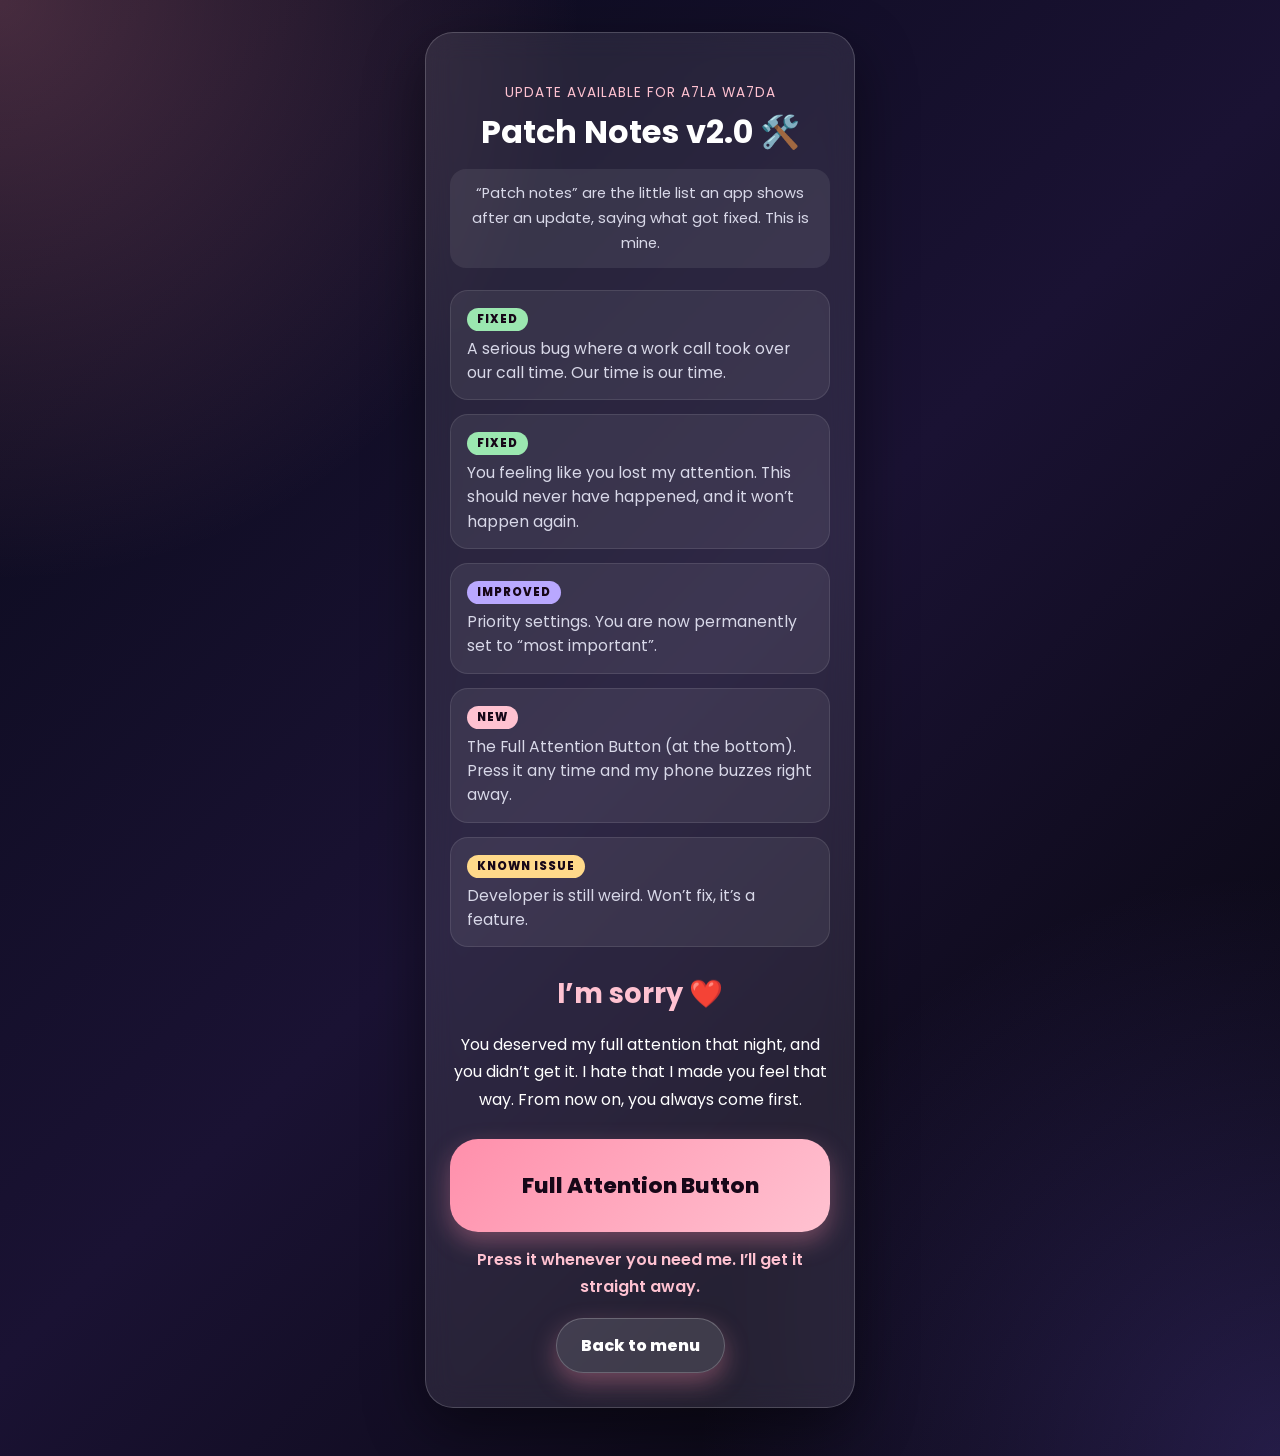
==== patch-notes.html @ 6269067e "Add start menu and patch notes page with Full Attention Button Old home page moved to imissyou.html;" ====
<!DOCTYPE html>
<html lang="en">
<head>
  <meta charset="UTF-8" />
  <meta name="viewport" content="width=device-width, initial-scale=1.0" />
  <title>Patch Notes v2.0</title>
  <link rel="stylesheet" href="style.css" />
  <style>
    /* This page is long, so it needs to scroll */
    body { overflow-y: auto; }
    .screen { display: flex; padding: 32px 18px 48px; }
    .card { text-align: left; }
    .card h1, .card .center { text-align: center; }

    .explain {
      text-align: center;
      font-size: 0.92rem;
      background: rgba(255, 255, 255, 0.08);
      border-radius: 16px;
      padding: 12px 14px;
      margin: 0 0 22px;
    }

    .note {
      margin: 0 0 14px;
      padding: 14px 16px;
      border-radius: 18px;
      background: rgba(255, 255, 255, 0.07);
      border: 1px solid rgba(255, 255, 255, 0.10);
    }
    .note p { margin: 6px 0 0; font-size: 0.98rem; line-height: 1.55; }
    .tag {
      display: inline-block;
      font-size: 0.72rem;
      font-weight: 800;
      letter-spacing: 1px;
      text-transform: uppercase;
      padding: 3px 10px;
      border-radius: 999px;
      color: #170718;
    }
    .tag.fixed { background: #9be7b0; }
    .tag.added { background: #ffc2d1; }
    .tag.improved { background: #b9a8ff; }
    .tag.known { background: #ffd98a; }

    .apology {
      margin-top: 26px;
      text-align: center;
    }
    .apology p { color: #ffffff; }

    .attention-btn {
      display: block;
      width: 100%;
      margin: 26px 0 0;
      padding: 30px 20px;
      font-size: 1.35rem;
      border-radius: 28px;
      animation: glow 2.2s ease-in-out infinite;
    }
    .attention-btn:disabled { opacity: 0.7; animation: none; }

    .status {
      min-height: 3.2em;
      margin-top: 14px;
      text-align: center;
      font-weight: 600;
      color: #ffc2d1;
    }

    a.back {
      display: block;
      text-align: center;
      margin: 18px auto 0;
      width: fit-content;
    }

    @keyframes glow {
      0%, 100% { box-shadow: 0 10px 25px rgba(255, 143, 171, 0.35); }
      50% { box-shadow: 0 10px 45px rgba(255, 143, 171, 0.8); }
    }
  </style>
</head>
<body>
  <main class="app">
    <section class="screen">
      <div class="card">
        <p class="small-text center">Update available for A7la wa7da</p>
        <h1>Patch Notes v2.0 🛠️</h1>

        <p class="explain">
          “Patch notes” are the little list an app shows after an update,
          saying what got fixed. This is mine.
        </p>

        <div class="note">
          <span class="tag fixed">Fixed</span>
          <p>A serious bug where a work call took over our call time. Our time is our time.</p>
        </div>

        <div class="note">
          <span class="tag fixed">Fixed</span>
          <p>You feeling like you lost my attention. This should never have happened, and it won’t happen again.</p>
        </div>

        <div class="note">
          <span class="tag improved">Improved</span>
          <p>Priority settings. You are now permanently set to “most important”.</p>
        </div>

        <div class="note">
          <span class="tag added">New</span>
          <p>The Full Attention Button (at the bottom). Press it any time and my phone buzzes right away.</p>
        </div>

        <div class="note">
          <span class="tag known">Known issue</span>
          <p>Developer is still weird. Won’t fix, it’s a feature.</p>
        </div>

        <div class="apology">
          <h2>I’m sorry ❤️</h2>
          <p>
            You deserved my full attention that night, and you didn’t get it.
            I hate that I made you feel that way. From now on, you always come first.
          </p>
        </div>

        <button class="main-btn attention-btn" id="attention-btn">
          Full Attention Button
        </button>
        <p class="status" id="status">Press it whenever you need me. I’ll get it straight away.</p>

        <a class="main-btn secondary-btn back" href="index.html">Back to menu</a>
      </div>
    </section>
  </main>

  <script>
    const TOPIC = "patchnotes-329d83a129e3";
    const btn = document.getElementById("attention-btn");
    const statusText = document.getElementById("status");

    btn.addEventListener("click", async () => {
      btn.disabled = true;
      btn.textContent = "Sending…";
      statusText.textContent = "";

      // Title/priority/tags go in the URL so the browser sends a simple
      // request (no extra headers) — most reliable on phones.
      const url = "https://ntfy.sh/" + TOPIC +
        "?title=" + encodeURIComponent("Full Attention Button 🔔") +
        "&priority=5&tags=heart";

      try {
        const res = await fetch(url, {
          method: "POST",
          body: "A7la wa7da pressed the button. She needs you. Go now ❤️"
        });
        if (!res.ok) throw new Error("HTTP " + res.status);
        btn.textContent = "Sent ❤️";
        statusText.textContent = "Done. My phone just buzzed. I’m on my way.";
      } catch (e) {
        btn.textContent = "Full Attention Button";
        statusText.textContent = "That didn’t go through. Check your internet and press again.";
        btn.disabled = false;
        return;
      }

      // Let her press again after a few seconds
      setTimeout(() => {
        btn.disabled = false;
        btn.textContent = "Full Attention Button";
      }, 8000);
    });
  </script>
</body>
</html>
---- style.css ----
@import url('https://fonts.googleapis.com/css2?family=Poppins:wght@400;600;800&display=swap');

* {
  box-sizing: border-box;
}

body {
  margin: 0;
  font-family: 'Poppins', sans-serif;
  background:
    radial-gradient(circle at top left, rgba(255, 143, 171, 0.25), transparent 30%),
    radial-gradient(circle at bottom right, rgba(130, 96, 255, 0.25), transparent 30%),
    linear-gradient(135deg, #090a1a, #1a1233, #050509);
  color: white;
  min-height: 100vh;
  overflow: hidden;
}

.app {
  width: 100%;
  min-height: 100vh;
  position: relative;
}

.screen {
  display: none;
  min-height: 100vh;
  padding: 24px;
  align-items: center;
  justify-content: center;
  text-align: center;
}

.screen.active {
  display: flex;
}

.card {
  width: 100%;
  max-width: 430px;
  padding: 34px 24px;
  border-radius: 28px;
  background: rgba(255, 255, 255, 0.09);
  border: 1px solid rgba(255, 255, 255, 0.18);
  box-shadow: 0 20px 60px rgba(0, 0, 0, 0.45);
  backdrop-filter: blur(14px);
  animation: popIn 0.45s ease;
}

.small-text {
  color: #ffc2d1;
  font-size: 0.85rem;
  letter-spacing: 1px;
  text-transform: uppercase;
  margin-bottom: 10px;
}

h1 {
  font-size: 2rem;
  line-height: 1.15;
  margin: 0 0 18px;
}

h2 {
  font-size: 1.7rem;
  margin: 24px 0 6px;
  color: #ffc2d1;
}

p {
  color: #d8d8e8;
  font-size: 1rem;
  line-height: 1.7;
}

.main-btn {
  font-family: inherit;
  border: none;
  outline: none;
  margin-top: 18px;
  padding: 14px 24px;
  border-radius: 999px;
  background: linear-gradient(135deg, #ff8fab, #ffc2d1);
  color: #170718;
  font-size: 1rem;
  font-weight: 800;
  cursor: pointer;
  box-shadow: 0 10px 25px rgba(255, 143, 171, 0.35);
  transition: transform 0.2s ease, box-shadow 0.2s ease;
}

.main-btn:active {
  transform: scale(0.95);
}

.secondary-btn {
  background: rgba(255, 255, 255, 0.12);
  color: white;
  border: 1px solid rgba(255, 255, 255, 0.22);
}

.button-row {
  display: flex;
  justify-content: center;
  gap: 14px;
  flex-wrap: wrap;
}

.hidden-message {
  display: none;
  margin-top: 24px;
  color: #ffc2d1;
  font-weight: 600;
}

.hidden {
  display: none;
}

.distance-number {
  font-size: 1.25rem;
  font-weight: 800;
  color: #ffc2d1;
  margin-top: 18px;
}

.reason-box {
  margin: 22px 0 6px;
  padding: 18px;
  border-radius: 20px;
  background: rgba(255, 255, 255, 0.10);
  color: #ffffff;
  min-height: 90px;
  display: flex;
  align-items: center;
  justify-content: center;
  line-height: 1.6;
  font-weight: 600;
}

.signature {
  color: #ffc2d1;
  font-weight: 600;
}

#lamar-btn {
  position: relative;
}

@keyframes popIn {
  from {
    opacity: 0;
    transform: translateY(12px) scale(0.98);
  }

  to {
    opacity: 1;
    transform: translateY(0) scale(1);
  }
}

/* Links styled as buttons (menu + back links) */
a.main-btn {
  display: inline-block;
  text-decoration: none;
}
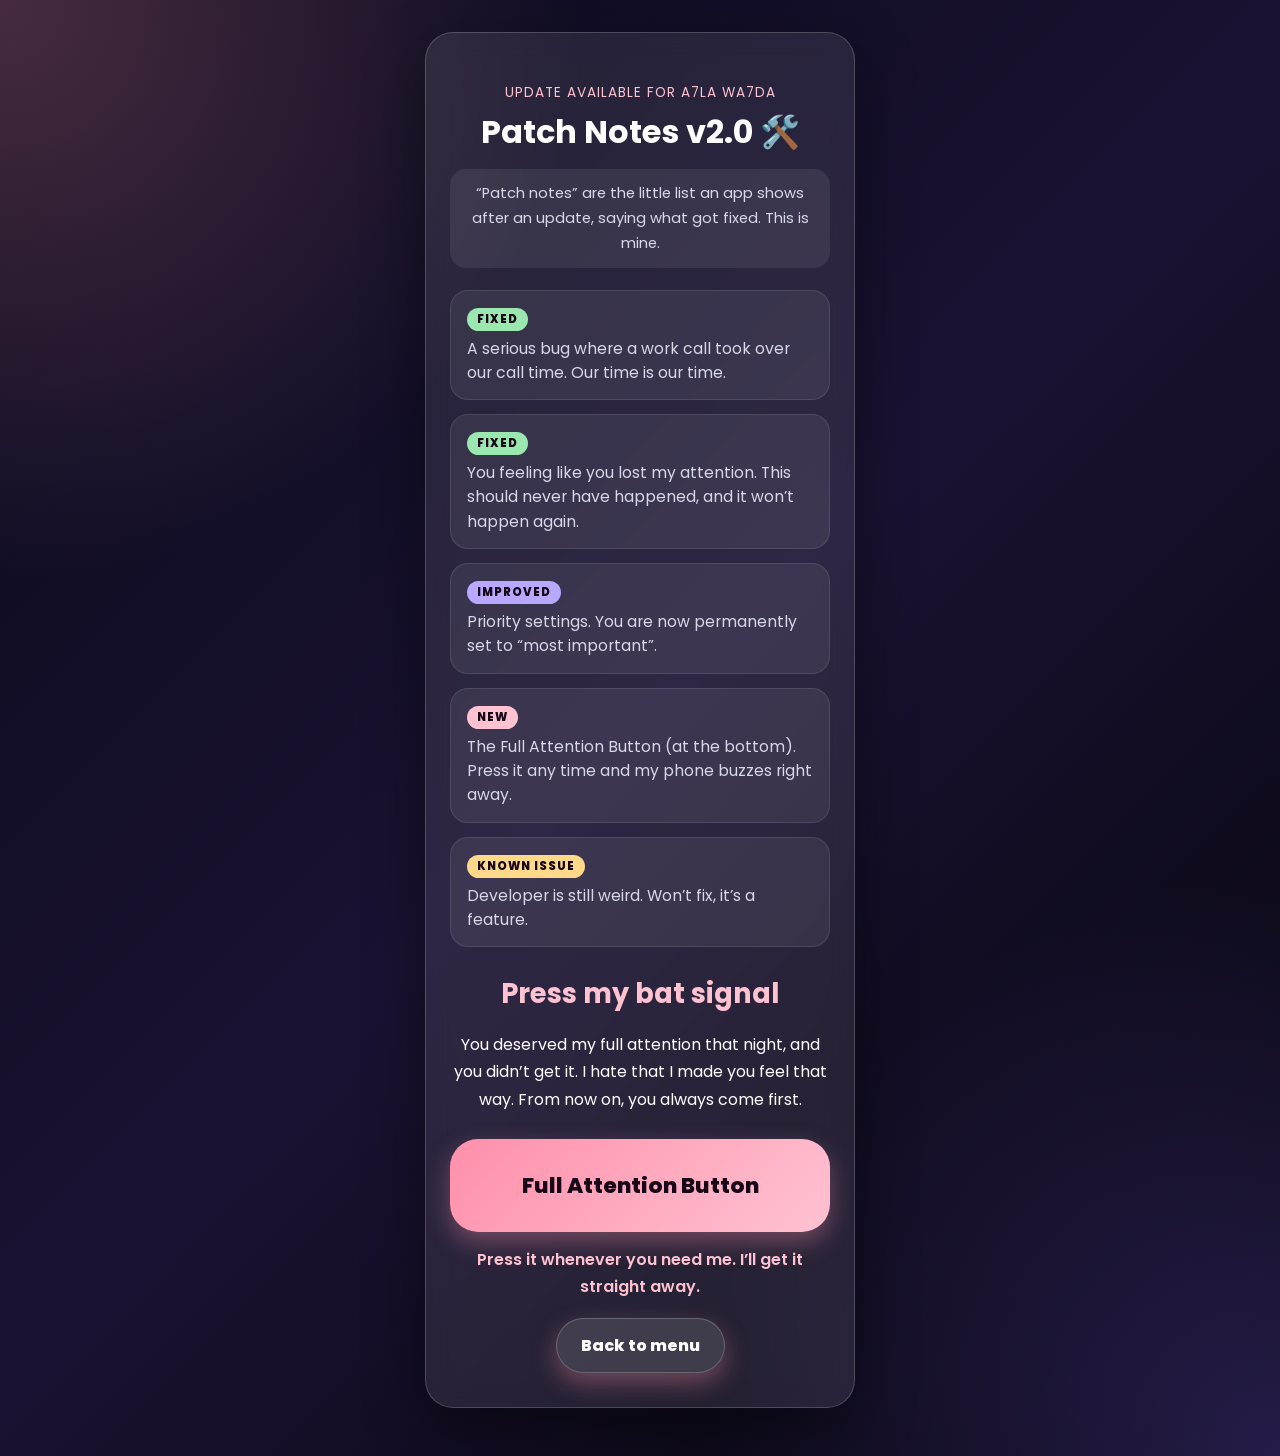
==== commit a30423c4: "Change apology heading to 'Press my bat signal' Co-Authored-By: Claude Opus 5.5 <noreply@anthropic.c" ====
--- a/patch-notes.html
+++ b/patch-notes.html
@@ -120,7 +120,7 @@
         </div>
 
         <div class="apology">
-          <h2>I’m sorry ❤️</h2>
+          <h2>Press my bat signal</h2>
           <p>
             You deserved my full attention that night, and you didn’t get it.
             I hate that I made you feel that way. From now on, you always come first.
